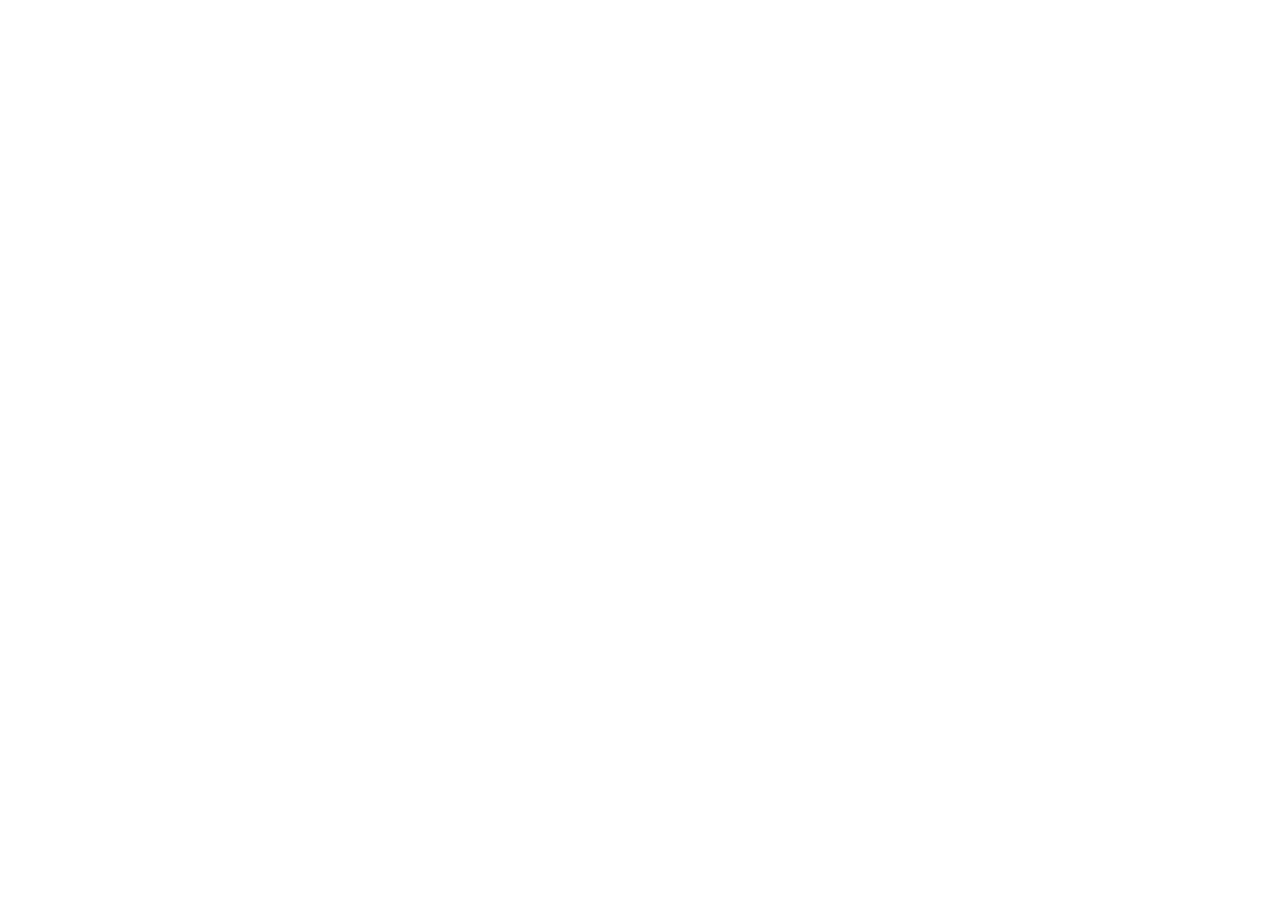
==== index.html @ 89ab36f6 "Clone AOSPAN repository files into Symmetry-Span" ====
<!DOCTYPE html>
<html lang="en">

<head>

    <meta charset="UTF-8">

    <title>Automated Shortened OSPAN</title>

    <!-- jsPsych CSS -->
    <link href="jspsych/css/jspsych.css" rel="stylesheet">

    <!-- Your stylesheet -->
    <link href="style.css" rel="stylesheet">

</head>

<body>

    <!-- jsPsych -->
    <script src="jspsych/jspsych.js"></script>

    <!-- Plugins -->
<script src="jspsych/plugin-html-button-response.js"></script>
<script src="jspsych/plugin-html-keyboard-response.js"></script>

    <!-- OSPAN Modules -->
    <script src="modules/recallGrid.js"></script>

    <!-- Main Experiment (cache-busted) -->
    <script src="experiment.js?v=20260807T1535"></script>

</body>

</html>
---- style.css ----
/* ======================================================
   Automated Shortened OSPAN
   Version 0.2
   ====================================================== */

body{
    font-family: Arial, Helvetica, sans-serif;
    background:white;
}

.jspsych-content{
    max-width:900px;
}

.recall-panel{

    width:700px;

    margin:auto;

    padding:25px;

    border:2px solid black;

    text-align:center;

    background:white;

}

.instructions{

    font-size:20px;

    margin-bottom:25px;

}

.letter-grid{

    display:grid;

    grid-template-columns:repeat(4,1fr);

    gap:18px;

    width:500px;

    margin:auto;

}

.letter-cell{

    display:flex;

    flex-direction:column;

    align-items:center;

}

.number-box{

    width:48px;

    height:48px;

    border:2px solid black;

    margin-bottom:8px;

    font-size:22px;

    font-weight:bold;

    display:flex;

    justify-content:center;

    align-items:center;

    cursor:pointer;

    user-select:none;

}

.number-box:hover{

    background:#efefef;

}

.letter{

    font-size:26px;

    font-weight:bold;

}

.response-string{

    height:35px;

    margin-top:25px;

    margin-bottom:20px;

    font-size:24px;

    letter-spacing:4px;

}

.button-row{

    display:flex;

    justify-content:space-between;

    margin-top:20px;

}

.button-row button{

    font-size:18px;

    padding:10px 30px;

}

#blankBtn{

    margin:auto;

}

#enterBtn:disabled{

    opacity:.5;

}
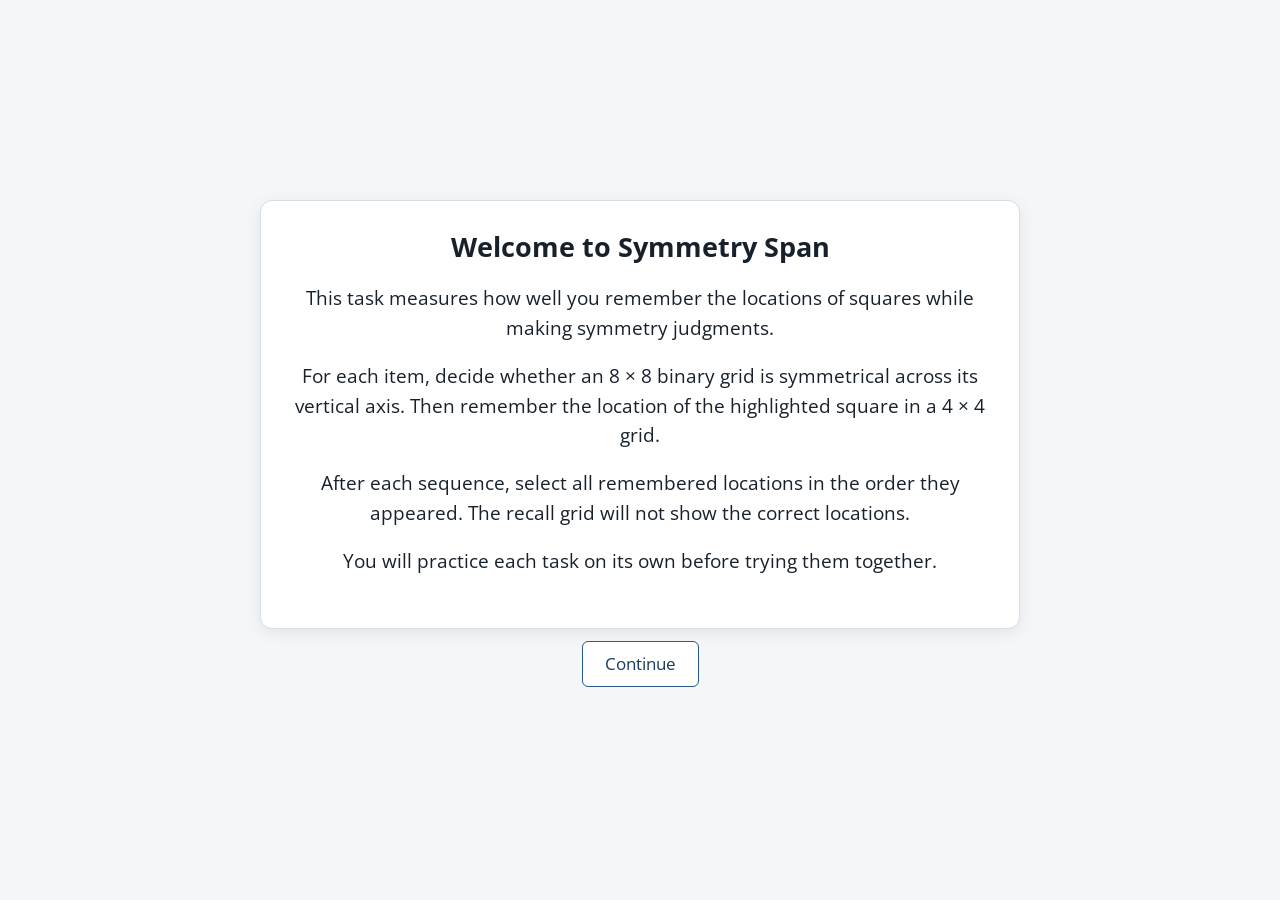
==== commit 51ce19a8: "Deploy Symmetry Span on GitHub Pages Replace the legacy active OSPAN flow with the Symmetry Span exp" ====
--- a/index.html
+++ b/index.html
@@ -4,11 +4,12 @@
 <head>
 
     <meta charset="UTF-8">
+    <meta name="viewport" content="width=device-width, initial-scale=1">
 
-    <title>Automated Shortened OSPAN</title>
+    <title>Symmetry Span</title>
 
     <!-- jsPsych CSS -->
-    <link href="jspsych/css/jspsych.css" rel="stylesheet">
+    <link href="jspsych/jspsych.css" rel="stylesheet">
 
     <!-- Your stylesheet -->
     <link href="style.css" rel="stylesheet">
@@ -20,15 +21,18 @@
     <!-- jsPsych -->
     <script src="jspsych/jspsych.js"></script>
 
-    <!-- Plugins -->
-<script src="jspsych/plugin-html-button-response.js"></script>
-<script src="jspsych/plugin-html-keyboard-response.js"></script>
+    <!-- Plugins used by the task -->
+    <script src="jspsych/plugin-html-button-response.js"></script>
+    <script src="jspsych/plugin-html-keyboard-response.js"></script>
 
-    <!-- OSPAN Modules -->
+    <!-- Reusable task generation, rendering, and scoring -->
+    <script src="modules/symmetrySpan.js"></script>
+
+    <!-- Spatial recall module -->
     <script src="modules/recallGrid.js"></script>
 
-    <!-- Main Experiment (cache-busted) -->
-    <script src="experiment.js?v=20260807T1535"></script>
+    <!-- Main experiment -->
+    <script src="experiment.js"></script>
 
 </body>
 
--- a/style.css
+++ b/style.css
@@ -1,145 +1,190 @@
-/* ======================================================
-   Automated Shortened OSPAN
-   Version 0.2
-   ====================================================== */
-
-body{
-    font-family: Arial, Helvetica, sans-serif;
-    background:white;
+* {
+  box-sizing: border-box;
 }
 
-.jspsych-content{
-    max-width:900px;
+body {
+  min-height: 100vh;
+  margin: 0;
+  padding: 24px;
+  display: flex;
+  justify-content: center;
+  align-items: center;
+  background: #f4f6f8;
+  color: #17212b;
+  font-family: Arial, Helvetica, sans-serif;
 }
 
-.recall-panel{
-
-    width:700px;
-
-    margin:auto;
-
-    padding:25px;
-
-    border:2px solid black;
-
-    text-align:center;
-
-    background:white;
-
+.jspsych-display-element {
+  width: 100% !important;
+  max-width: 860px !important;
+  margin: 0 auto !important;
+  padding: 16px !important;
 }
 
-.instructions{
-
-    font-size:20px;
-
-    margin-bottom:25px;
-
+.jspsych-content {
+  width: 100%;
+  max-width: 820px;
+  font-family: inherit;
 }
 
-.letter-grid{
-
-    display:grid;
-
-    grid-template-columns:repeat(4,1fr);
-
-    gap:18px;
-
-    width:500px;
-
-    margin:auto;
-
+.instruction-panel,
+.task-panel,
+.recall-panel,
+.feedback-panel {
+  width: min(100%, 760px);
+  margin: 0 auto;
+  padding: clamp(18px, 4vw, 32px);
+  border: 1px solid #d5dde5;
+  border-radius: 12px;
+  background: #fff;
+  text-align: center;
+  box-shadow: 0 4px 16px rgb(24 39 56 / 8%);
 }
 
-.letter-cell{
-
-    display:flex;
-
-    flex-direction:column;
-
-    align-items:center;
-
+h1,
+h2 {
+  margin-top: 0;
 }
 
-.number-box{
-
-    width:48px;
-
-    height:48px;
-
-    border:2px solid black;
-
-    margin-bottom:8px;
-
-    font-size:22px;
-
-    font-weight:bold;
-
-    display:flex;
-
-    justify-content:center;
-
-    align-items:center;
-
-    cursor:pointer;
-
-    user-select:none;
-
+p {
+  font-size: clamp(16px, 2.2vw, 19px);
+  line-height: 1.55;
 }
 
-.number-box:hover{
-
-    background:#efefef;
-
+.instructions {
+  margin: 12px auto 24px;
 }
 
-.letter{
-
-    font-size:26px;
-
-    font-weight:bold;
-
+.symmetry-grid {
+  display: grid;
+  grid-template-columns: repeat(8, minmax(0, 1fr));
+  width: min(76vw, 440px);
+  aspect-ratio: 1;
+  margin: 20px auto 28px;
+  border: 2px solid #253546;
+  background: #fff;
 }
 
-.response-string{
-
-    height:35px;
-
-    margin-top:25px;
-
-    margin-bottom:20px;
-
-    font-size:24px;
-
-    letter-spacing:4px;
-
+.symmetry-cell {
+  border: 1px solid #9ba8b5;
+  background: #fff;
 }
 
-.button-row{
-
-    display:flex;
-
-    justify-content:space-between;
-
-    margin-top:20px;
-
+.symmetry-cell.is-filled {
+  background: #263746;
 }
 
-.button-row button{
-
-    font-size:18px;
-
-    padding:10px 30px;
-
+.memory-stimulus-grid,
+.recall-grid {
+  display: grid;
+  grid-template-columns: repeat(4, minmax(0, 1fr));
+  width: min(72vw, 340px);
+  aspect-ratio: 1;
+  margin: 24px auto;
+  border: 2px solid #253546;
 }
 
-#blankBtn{
-
-    margin:auto;
-
+.memory-stimulus-cell,
+.recall-cell {
+  min-width: 0;
+  min-height: 0;
+  border: 1px solid #9ba8b5;
+  background: #fff;
 }
 
-#enterBtn:disabled{
+.memory-stimulus-cell.is-highlighted {
+  background: #3676c5;
+}
 
-    opacity:.5;
+.recall-cell {
+  padding: 0;
+  color: #fff;
+  font-size: clamp(18px, 5vw, 28px);
+  font-weight: 700;
+  cursor: pointer;
+}
 
+.recall-cell:hover:not(:disabled) {
+  background: #e7f0fa;
 }
+
+.recall-cell.is-selected {
+  background: #3676c5;
+}
+
+.recall-cell:disabled {
+  cursor: default;
+}
+
+.recall-cell:focus-visible,
+button:focus-visible,
+.jspsych-btn:focus-visible {
+  outline: 3px solid #f0a500;
+  outline-offset: 2px;
+}
+
+.response-string {
+  min-height: 1.8em;
+  margin: 16px 0;
+  font-size: 18px;
+  font-weight: 600;
+}
+
+.button-row,
+.jspsych-html-button-response-button-container {
+  display: flex !important;
+  flex-wrap: wrap;
+  justify-content: center !important;
+  gap: 12px;
+  margin: 20px auto 0;
+}
+
+button,
+.jspsych-btn {
+  text-decoration: none;
+  min-height: 44px;
+  padding: 10px 22px;
+  border: 1px solid #265a91;
+  border-radius: 6px;
+  background: #fff;
+  color: #173b5e;
+  font-size: 17px;
+  cursor: pointer;
+}
+
+button:hover:not(:disabled),
+.jspsych-btn:hover {
+  background: #eaf2fa;
+}
+
+button:disabled {
+  opacity: 0.48;
+  cursor: not-allowed;
+}
+
+.validation-pass {
+  color: #176b36;
+}
+
+.validation-fail {
+  color: #a51f1f;
+}
+
+@media (max-width: 520px) {
+  body {
+    padding: 10px;
+  }
+
+  .jspsych-display-element {
+    padding: 4px !important;
+  }
+
+  .symmetry-grid {
+    width: min(88vw, 380px);
+  }
+
+  .memory-stimulus-grid,
+  .recall-grid {
+    width: min(82vw, 320px);
+  }
+}
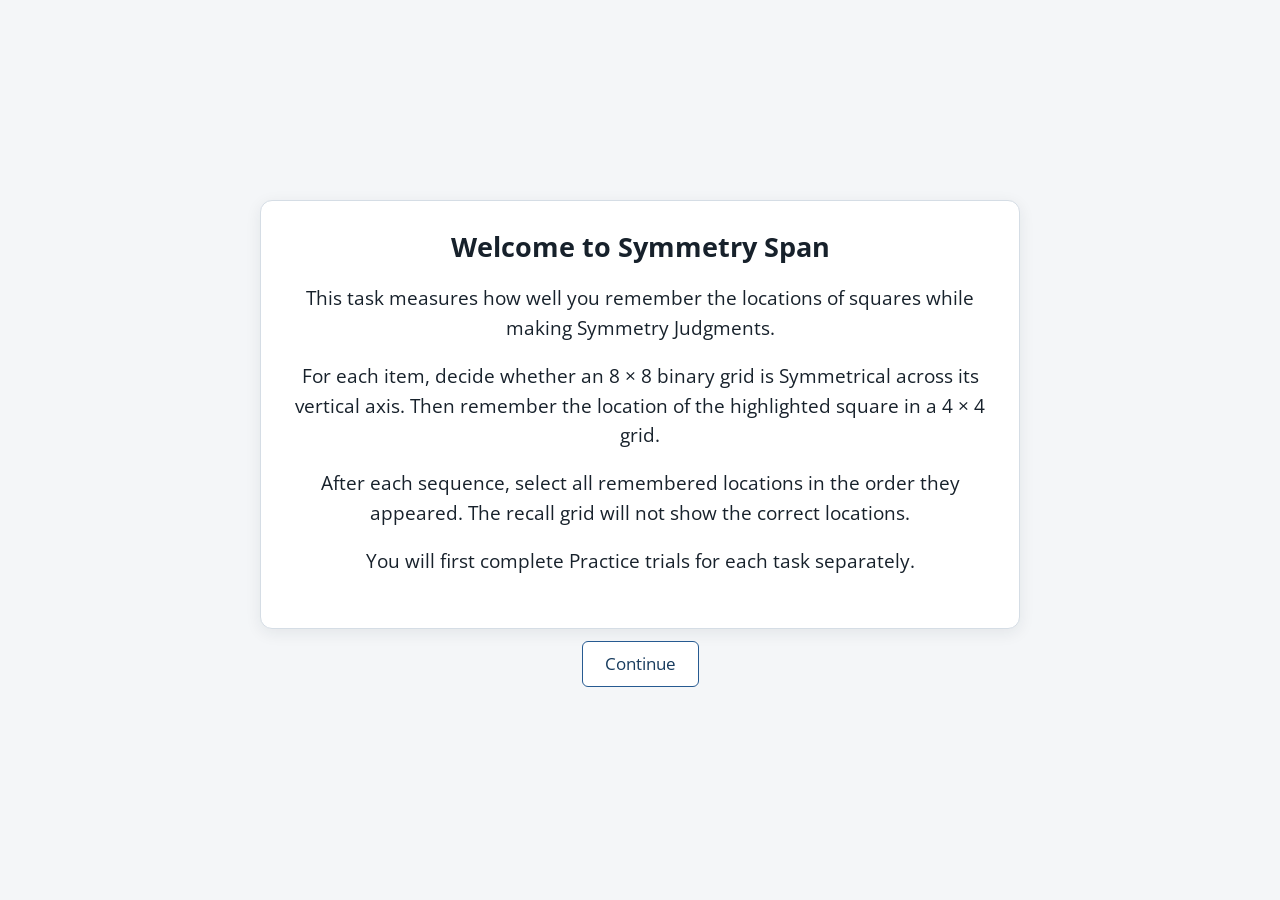
==== commit 38748225: "Refresh deployed task script cache Add a versioned experiment script URL so browsers load the update" ====
--- a/index.html
+++ b/index.html
@@ -32,7 +32,7 @@
     <script src="modules/recallGrid.js"></script>
 
     <!-- Main experiment -->
-    <script src="experiment.js"></script>
+    <script src="experiment.js?v=20261010T1808"></script>
 
 </body>
 
